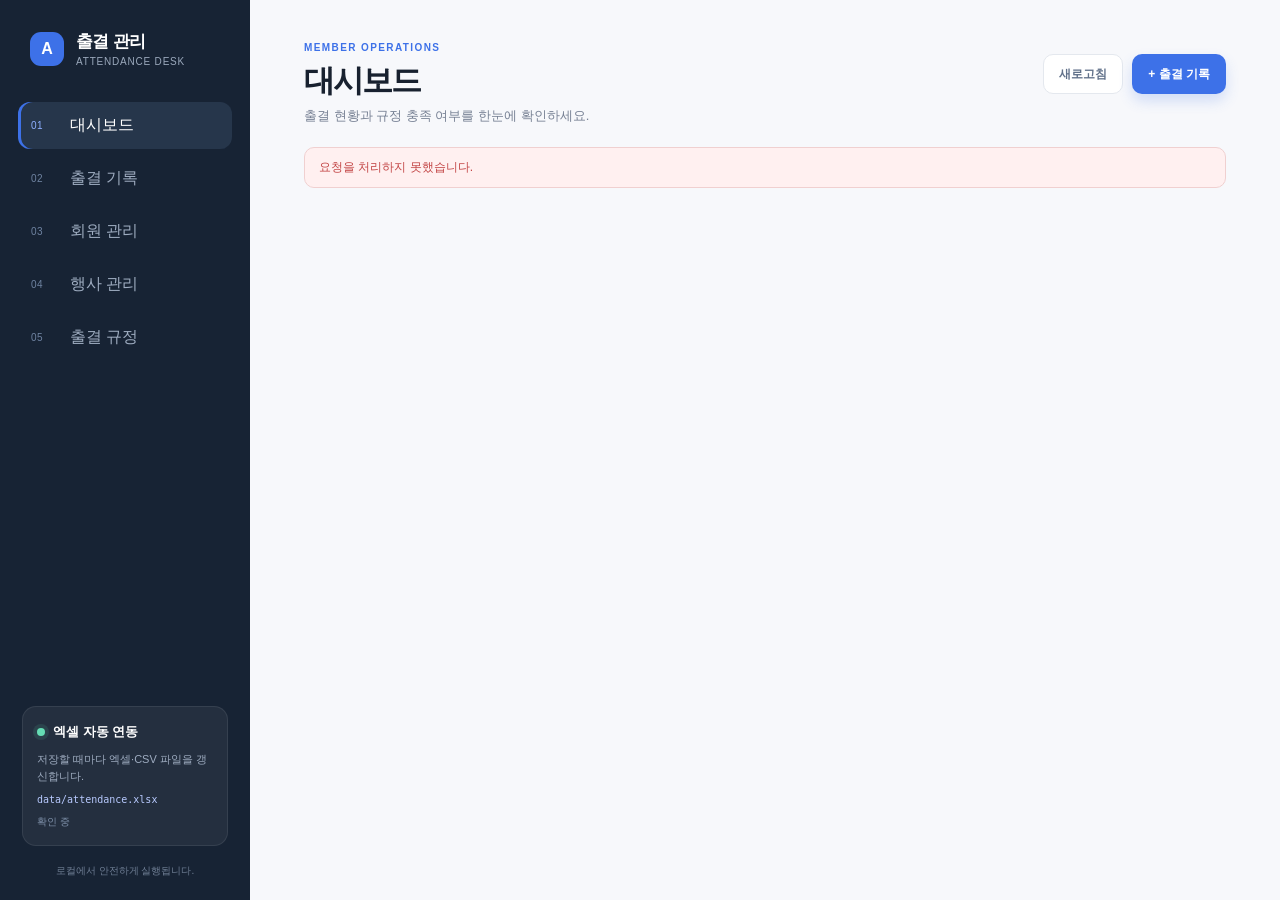
==== index.html @ c8b9cae0 "feat: add read-only public attendance page" ====
<!doctype html>
<html lang="ko">
<head>
  <meta charset="utf-8">
  <meta name="viewport" content="width=device-width, initial-scale=1">
  <title>출결 관리</title>
  <link rel="stylesheet" href="/styles.css">
</head>
<body>
  <div class="app-shell">
    <aside class="sidebar">
      <div class="brand">
        <span class="brand-mark">A</span>
        <div>
          <strong>출결 관리</strong>
          <span>Attendance desk</span>
        </div>
      </div>
      <nav class="nav-list" aria-label="주 메뉴">
        <button class="nav-item active" data-view="dashboard"><span class="nav-icon">01</span><span>대시보드</span></button>
        <button class="nav-item" data-view="records"><span class="nav-icon">02</span><span>출결 기록</span></button>
        <button class="nav-item" data-view="members"><span class="nav-icon">03</span><span>회원 관리</span></button>
        <button class="nav-item" data-view="events"><span class="nav-icon">04</span><span>행사 관리</span></button>
        <button class="nav-item" data-view="rules"><span class="nav-icon">05</span><span>출결 규정</span></button>
      </nav>
      <div class="sidebar-bottom">
        <div class="sync-card">
          <div class="sync-card-head"><span class="sync-dot"></span><strong>엑셀 자동 연동</strong></div>
          <p>저장할 때마다 엑셀·CSV 파일을 갱신합니다.</p>
          <code>data/attendance.xlsx</code>
          <span id="sync-time">확인 중</span>
        </div>
        <div class="sidebar-foot">로컬에서 안전하게 실행됩니다.</div>
      </div>
    </aside>

    <main class="main-content">
      <header class="topbar">
        <div>
          <p class="eyebrow">MEMBER OPERATIONS</p>
          <h1 id="page-title">대시보드</h1>
          <p id="page-subtitle">출결 현황과 규정 충족 여부를 한눈에 확인하세요.</p>
        </div>
        <div class="topbar-actions">
          <button class="button button-ghost" data-action="refresh">새로고침</button>
          <button class="button button-primary" data-action="open-records">+ 출결 기록</button>
        </div>
      </header>

      <div id="notice" class="notice" role="status" hidden></div>
      <section id="app-view" aria-live="polite"></section>
    </main>
  </div>
  <script src="/app.js" defer></script>
</body>
</html>
---- styles.css ----
:root {
  --ink: #18212f;
  --muted: #778194;
  --line: #e4e8ee;
  --paper: #f7f8fb;
  --card: #ffffff;
  --navy: #172334;
  --navy-soft: #26364b;
  --blue: #3d71e8;
  --blue-soft: #ebf1ff;
  --green: #168a69;
  --green-soft: #e5f5ef;
  --orange: #c56b18;
  --orange-soft: #fff2df;
  --red: #c34646;
  --red-soft: #fff0f0;
  --shadow: 0 12px 32px rgba(31, 45, 68, .06);
  font-family: Pretendard, -apple-system, BlinkMacSystemFont, "Segoe UI", sans-serif;
  color: var(--ink);
  background: var(--paper);
}

* { box-sizing: border-box; }
body { margin: 0; min-width: 320px; background: var(--paper); }
button, input, select, textarea { font: inherit; }
button { cursor: pointer; }

.app-shell { min-height: 100vh; display: flex; }
.sidebar { width: 250px; flex: 0 0 250px; min-height: 100vh; color: #dbe4f3; background: var(--navy); padding: 30px 18px 22px; display: flex; flex-direction: column; }
.brand { display: flex; align-items: center; gap: 12px; padding: 0 12px 35px; }
.brand-mark { display: grid; place-items: center; width: 34px; height: 34px; color: #fff; background: var(--blue); border-radius: 11px; font-weight: 800; font-size: 16px; }
.brand strong { display: block; color: #fff; font-size: 17px; letter-spacing: -.04em; }
.brand span:not(.brand-mark) { display: block; margin-top: 3px; color: #9ba9bc; font-size: 10px; letter-spacing: .08em; text-transform: uppercase; }
.nav-list { display: grid; gap: 6px; }
.nav-item { display: flex; align-items: center; gap: 13px; width: 100%; border: 0; border-radius: 12px; padding: 13px 13px; text-align: left; color: #9eacc0; background: transparent; transition: .18s ease; }
.nav-item:hover { color: #fff; background: rgba(255,255,255,.07); }
.nav-item.active { color: #fff; background: var(--navy-soft); box-shadow: inset 3px 0 var(--blue); }
.nav-icon { width: 26px; color: #6f83a1; font-size: 10px; letter-spacing: .04em; }
.nav-item.active .nav-icon { color: #8eafff; }
.sidebar-bottom { margin-top: auto; }
.sync-card { margin: 24px 4px 18px; padding: 16px 14px; background: rgba(255,255,255,.06); border: 1px solid rgba(255,255,255,.08); border-radius: 14px; }
.sync-card-head { display: flex; align-items: center; gap: 8px; color: #fff; font-size: 13px; }
.sync-dot { width: 8px; height: 8px; border-radius: 50%; background: #65ddb4; box-shadow: 0 0 0 4px rgba(101,221,180,.11); }
.sync-card p { margin: 10px 0 8px; color: #9eacc0; font-size: 11px; line-height: 1.6; }
.sync-card code { display: block; color: #b8caff; font: 10px ui-monospace, SFMono-Regular, Menlo, monospace; word-break: break-all; }
.sync-card > span:last-child { display: block; margin-top: 10px; color: #7f91aa; font-size: 10px; }
.sidebar-foot { color: #6f7e94; text-align: center; font-size: 10px; }

.main-content { flex: 1; max-width: 1500px; margin: 0 auto; padding: 42px 54px 70px; min-width: 0; }
.topbar { display: flex; align-items: flex-start; justify-content: space-between; gap: 20px; margin-bottom: 32px; }
.eyebrow { margin: 0 0 10px; color: var(--blue); font-size: 10px; font-weight: 800; letter-spacing: .14em; }
h1, h2, h3, p { margin-top: 0; }
h1 { margin-bottom: 8px; font-size: 31px; line-height: 1.16; letter-spacing: -.06em; }
.topbar p:last-child { margin-bottom: 0; color: var(--muted); font-size: 13px; }
.topbar-actions { display: flex; gap: 9px; padding-top: 12px; }
.button { min-height: 40px; border: 1px solid transparent; border-radius: 10px; padding: 0 15px; font-size: 12px; font-weight: 700; transition: .18s ease; }
.button-primary { color: #fff; background: var(--blue); box-shadow: 0 7px 14px rgba(61,113,232,.2); }
.button-primary:hover { background: #2f5fce; transform: translateY(-1px); }
.button-ghost { color: #607089; border-color: var(--line); background: #fff; }
.button-ghost:hover { border-color: #bbc5d3; color: var(--ink); }
.button-danger { color: var(--red); border-color: #f0d5d5; background: var(--red-soft); }
.button-small { min-height: 32px; padding: 0 10px; font-size: 11px; }
.notice { margin: -10px 0 20px; padding: 11px 14px; border: 1px solid #cfe0ff; border-radius: 10px; color: #2b5bbd; background: var(--blue-soft); font-size: 12px; }
.notice.error { border-color: #f0d0d0; color: var(--red); background: var(--red-soft); }

.view-stack { display: grid; gap: 22px; }
.kpi-grid { display: grid; grid-template-columns: repeat(4, minmax(0, 1fr)); gap: 14px; }
.kpi-card, .panel { border: 1px solid var(--line); border-radius: 16px; background: var(--card); box-shadow: var(--shadow); }
.kpi-card { position: relative; padding: 20px 20px 18px; overflow: hidden; }
.kpi-card::after { content: ""; position: absolute; right: -25px; bottom: -32px; width: 100px; height: 100px; border-radius: 50%; background: var(--blue-soft); }
.kpi-card:nth-child(2)::after { background: var(--green-soft); }
.kpi-card:nth-child(3)::after { background: var(--orange-soft); }
.kpi-card:nth-child(4)::after { background: #f0eefc; }
.kpi-label { position: relative; z-index: 1; color: var(--muted); font-size: 11px; }
.kpi-value { position: relative; z-index: 1; display: block; margin: 12px 0 6px; font-size: 29px; letter-spacing: -.07em; }
.kpi-foot { position: relative; z-index: 1; color: #99a2b1; font-size: 10px; }
.dashboard-grid { display: grid; grid-template-columns: minmax(0, 1.25fr) minmax(310px, .75fr); gap: 22px; }
.panel { padding: 22px; }
.panel-header { display: flex; align-items: flex-start; justify-content: space-between; gap: 14px; margin-bottom: 20px; }
.panel-title { margin-bottom: 5px; font-size: 16px; letter-spacing: -.04em; }
.panel-desc { margin-bottom: 0; color: var(--muted); font-size: 11px; line-height: 1.6; }
.header-control { display: flex; align-items: center; gap: 8px; }
.label { display: block; margin-bottom: 7px; color: #66748a; font-size: 11px; font-weight: 700; }
.input, .select, .textarea { width: 100%; border: 1px solid var(--line); border-radius: 9px; padding: 10px 11px; color: var(--ink); background: #fff; outline: 0; font-size: 12px; }
.input:focus, .select:focus, .textarea:focus { border-color: #9fb9ff; box-shadow: 0 0 0 3px var(--blue-soft); }
.select.compact, .input.compact { width: auto; min-width: 112px; padding: 8px 9px; }
.textarea { min-height: 86px; resize: vertical; }
.field-grid { display: grid; grid-template-columns: repeat(2, minmax(0, 1fr)); gap: 15px; }
.field-grid.three { grid-template-columns: repeat(3, minmax(0, 1fr)); }
.field { min-width: 0; }
.field.full { grid-column: 1 / -1; }
.form-actions { display: flex; justify-content: flex-end; gap: 9px; margin-top: 18px; }
.progress-area { display: grid; gap: 16px; }
.progress-row { display: grid; gap: 8px; }
.progress-meta { display: flex; justify-content: space-between; color: #647188; font-size: 11px; }
.progress-meta strong { color: var(--ink); }
.progress-track { height: 8px; overflow: hidden; border-radius: 99px; background: #eef1f5; }
.progress-fill { height: 100%; border-radius: inherit; background: var(--blue); }
.progress-fill.green { background: var(--green); }
.progress-fill.orange { background: #e7a142; }
.rules-mini { display: grid; gap: 11px; }
.rule-line { display: flex; align-items: center; justify-content: space-between; gap: 12px; padding-bottom: 11px; border-bottom: 1px solid #edf0f4; font-size: 12px; }
.rule-line:last-child { padding-bottom: 0; border-bottom: 0; }
.rule-line span { color: var(--muted); }
.rule-line strong { color: var(--ink); white-space: nowrap; }

.table-wrap { overflow-x: auto; }
.data-table { width: 100%; border-collapse: collapse; min-width: 630px; }
.data-table th { padding: 10px 12px; border-bottom: 1px solid var(--line); color: #95a0b1; font-size: 10px; font-weight: 700; text-align: left; white-space: nowrap; }
.data-table td { padding: 13px 12px; border-bottom: 1px solid #edf0f4; color: #56647a; font-size: 12px; vertical-align: middle; }
.data-table tr:last-child td { border-bottom: 0; }
.data-table .primary-cell { color: var(--ink); font-weight: 700; }
.data-table .number-cell { color: var(--ink); font-variant-numeric: tabular-nums; }
.avatar { display: inline-grid; place-items: center; width: 28px; height: 28px; margin-right: 9px; border-radius: 9px; color: #3560bd; background: var(--blue-soft); font-size: 11px; font-weight: 800; vertical-align: middle; }
.badge { display: inline-flex; align-items: center; min-height: 23px; padding: 0 8px; border-radius: 999px; font-size: 10px; font-weight: 800; white-space: nowrap; }
.badge.good { color: var(--green); background: var(--green-soft); }
.badge.warn { color: var(--orange); background: var(--orange-soft); }
.badge.bad { color: var(--red); background: var(--red-soft); }
.badge.neutral { color: #6d7b90; background: #eef1f5; }
.badge.blue { color: #3560bd; background: var(--blue-soft); }
.empty { padding: 38px 15px; color: #9aa5b4; text-align: center; font-size: 12px; }

.toolbar { display: flex; align-items: flex-end; justify-content: space-between; gap: 16px; flex-wrap: wrap; margin-bottom: 18px; }
.toolbar-left { display: flex; align-items: flex-end; gap: 10px; flex-wrap: wrap; }
.toolbar .field { min-width: 150px; }
.record-toolbar-note { color: var(--muted); font-size: 11px; line-height: 1.6; }
.attendance-table .status-select { min-width: 130px; }
.attendance-table { min-width: 980px; }
.fine-text { color: var(--red); font-size: 11px; font-weight: 700; }
.fine-zero { color: #93a0b1; }
.section-divider { height: 1px; margin: 20px 0; background: #edf0f4; }
.split-layout { display: grid; grid-template-columns: minmax(250px, .72fr) minmax(0, 1.28fr); gap: 22px; align-items: start; }
.event-list { display: grid; gap: 9px; }
.event-option { width: 100%; padding: 14px; border: 1px solid var(--line); border-radius: 12px; color: var(--ink); background: #fff; text-align: left; }
.event-option:hover { border-color: #b6c8f7; }
.event-option.selected { border-color: #89a8ff; background: var(--blue-soft); box-shadow: inset 3px 0 var(--blue); }
.event-option strong { display: block; margin-bottom: 6px; font-size: 12px; }
.event-option span { color: var(--muted); font-size: 10px; }
.event-option .event-option-meta { display: flex; align-items: center; justify-content: space-between; gap: 8px; }
.event-option .badge { margin-top: 8px; }
.subtle { color: var(--muted); font-size: 11px; }

.rules-grid { display: grid; grid-template-columns: repeat(2, minmax(0, 1fr)); gap: 22px; }
.rule-card { padding: 24px; border: 1px solid var(--line); border-radius: 16px; background: #fff; box-shadow: var(--shadow); }
.rule-card h3 { margin-bottom: 7px; font-size: 16px; letter-spacing: -.04em; }
.rule-card > p { margin-bottom: 20px; color: var(--muted); font-size: 11px; line-height: 1.6; }
.rule-metric { display: flex; align-items: flex-end; justify-content: space-between; gap: 15px; padding: 15px 0; border-top: 1px solid #edf0f4; }
.rule-metric:first-of-type { border-top: 0; }
.rule-metric span { color: var(--muted); font-size: 11px; }
.rule-metric strong { font-size: 20px; letter-spacing: -.05em; }
.fine-grid { display: grid; gap: 10px; }
.fine-item { display: flex; justify-content: space-between; align-items: center; padding: 12px 13px; border-radius: 10px; background: #fafbfc; font-size: 12px; }
.fine-item strong { color: var(--red); }
.formula-box { padding: 15px; border-radius: 10px; color: #53657d; background: #f5f7fb; font-size: 12px; line-height: 1.8; }
.formula-box strong { color: var(--ink); }

@media (max-width: 1050px) {
  .sidebar { width: 210px; flex-basis: 210px; }
  .main-content { padding: 34px 28px 60px; }
  .kpi-grid { grid-template-columns: repeat(2, minmax(0, 1fr)); }
  .dashboard-grid, .split-layout { grid-template-columns: 1fr; }
}
@media (max-width: 720px) {
  .app-shell { display: block; }
  .sidebar { width: 100%; min-height: auto; padding: 16px; }
  .brand { padding: 0 5px 14px; }
  .nav-list { display: flex; overflow-x: auto; gap: 5px; padding-bottom: 3px; }
  .nav-item { flex: 0 0 auto; width: auto; padding: 10px 11px; }
  .nav-icon { display: none; }
  .sidebar-bottom { display: none; }
  .main-content { padding: 27px 16px 45px; }
  .topbar { display: block; margin-bottom: 23px; }
  .topbar-actions { padding-top: 18px; }
  .topbar-actions .button { flex: 1; }
  h1 { font-size: 27px; }
  .kpi-grid, .rules-grid { grid-template-columns: 1fr; }
  .panel, .rule-card { padding: 17px; }
  .field-grid, .field-grid.three { grid-template-columns: 1fr; }
  .field.full { grid-column: auto; }
  .panel-header { display: block; }
  .header-control { margin-top: 12px; }
  .toolbar { align-items: stretch; display: block; }
  .toolbar-left { align-items: stretch; display: grid; grid-template-columns: 1fr 1fr; }
  .toolbar-left .field { min-width: 0; }
  .toolbar > .button { width: 100%; margin-top: 12px; }
}
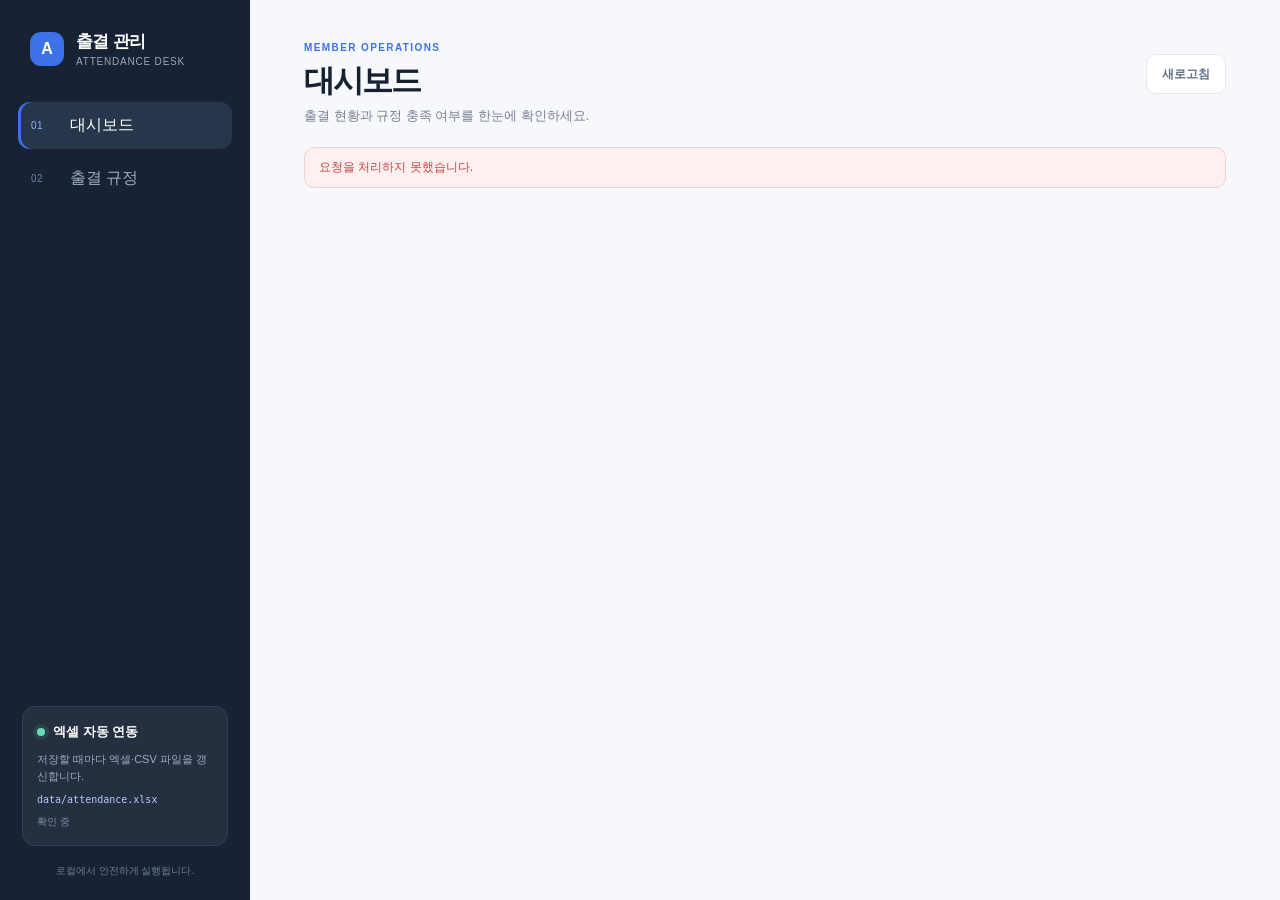
==== commit adc4ae45: "feat: simplify admin navigation" ====
--- a/index.html
+++ b/index.html
@@ -18,10 +18,7 @@
       </div>
       <nav class="nav-list" aria-label="주 메뉴">
         <button class="nav-item active" data-view="dashboard"><span class="nav-icon">01</span><span>대시보드</span></button>
-        <button class="nav-item" data-view="records"><span class="nav-icon">02</span><span>출결 기록</span></button>
-        <button class="nav-item" data-view="members"><span class="nav-icon">03</span><span>회원 관리</span></button>
-        <button class="nav-item" data-view="events"><span class="nav-icon">04</span><span>행사 관리</span></button>
-        <button class="nav-item" data-view="rules"><span class="nav-icon">05</span><span>출결 규정</span></button>
+        <button class="nav-item" data-view="rules"><span class="nav-icon">02</span><span>출결 규정</span></button>
       </nav>
       <div class="sidebar-bottom">
         <div class="sync-card">
@@ -43,7 +40,6 @@
         </div>
         <div class="topbar-actions">
           <button class="button button-ghost" data-action="refresh">새로고침</button>
-          <button class="button button-primary" data-action="open-records">+ 출결 기록</button>
         </div>
       </header>
 
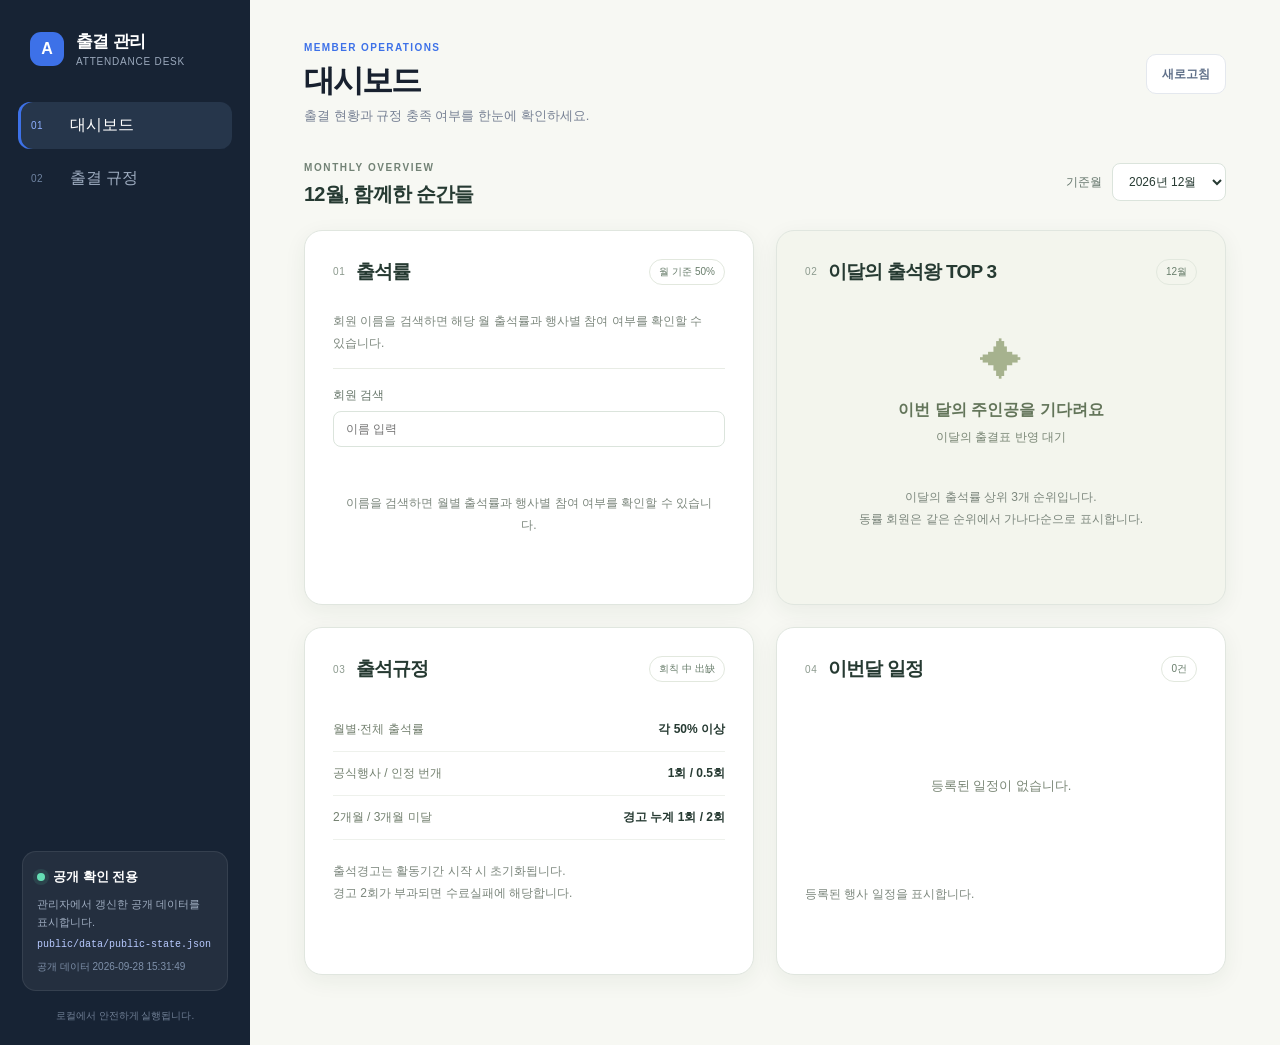
==== commit 41237e3c: "feat: refresh attendance dashboard" ====
--- a/index.html
+++ b/index.html
@@ -5,6 +5,7 @@
   <meta name="viewport" content="width=device-width, initial-scale=1">
   <title>출결 관리</title>
   <link rel="stylesheet" href="/styles.css">
+  <link rel="stylesheet" href="/public/board.css">
 </head>
 <body>
   <div class="app-shell">
@@ -47,6 +48,8 @@
       <section id="app-view" aria-live="polite"></section>
     </main>
   </div>
+  <script src="/public/board.js" defer></script>
+  <script src="/monthly-upload.js" defer></script>
   <script src="/app.js" defer></script>
 </body>
 </html>
--- a/styles.css
+++ b/styles.css
@@ -65,8 +65,17 @@
 
 .view-stack { display: grid; gap: 22px; }
 .kpi-grid { display: grid; grid-template-columns: repeat(4, minmax(0, 1fr)); gap: 14px; }
+.kpi-grid-single { grid-template-columns: 1fr; }
 .kpi-card, .panel { border: 1px solid var(--line); border-radius: 16px; background: var(--card); box-shadow: var(--shadow); }
 .kpi-card { position: relative; padding: 20px 20px 18px; overflow: hidden; }
+.kpi-details { cursor: pointer; }
+.kpi-details > summary { position: relative; z-index: 1; display: flex; align-items: flex-start; justify-content: space-between; gap: 12px; list-style: none; outline: 0; }
+.kpi-details > summary::-webkit-details-marker { display: none; }
+.kpi-summary-content { display: block; }
+.kpi-toggle { display: inline-flex; align-items: center; gap: 5px; min-height: 30px; padding: 0 10px; border: 1px solid var(--line); border-radius: 8px; color: #607089; background: #fff; font-size: 11px; font-weight: 700; line-height: 1; }
+.kpi-detail-list { position: relative; z-index: 1; display: grid; gap: 9px; margin-top: 17px; padding-top: 14px; border-top: 1px solid #edf0f4; }
+.kpi-detail-list > div { display: block; gap: 12px; font-size: 12px; }
+.kpi-detail-list span { display: block; color: var(--muted); line-height: 1.55; }
 .kpi-card::after { content: ""; position: absolute; right: -25px; bottom: -32px; width: 100px; height: 100px; border-radius: 50%; background: var(--blue-soft); }
 .kpi-card:nth-child(2)::after { background: var(--green-soft); }
 .kpi-card:nth-child(3)::after { background: var(--orange-soft); }
@@ -75,6 +84,10 @@
 .kpi-value { position: relative; z-index: 1; display: block; margin: 12px 0 6px; font-size: 29px; letter-spacing: -.07em; }
 .kpi-foot { position: relative; z-index: 1; color: #99a2b1; font-size: 10px; }
 .dashboard-grid { display: grid; grid-template-columns: minmax(0, 1.25fr) minmax(310px, .75fr); gap: 22px; }
+.dashboard-grid-top { grid-template-columns: 1fr; }
+.dashboard-filters { align-items: flex-end; }
+.filter-field { display: grid; gap: 6px; min-width: 120px; }
+.filter-field .input.compact { width: 150px; }
 .panel { padding: 22px; }
 .panel-header { display: flex; align-items: flex-start; justify-content: space-between; gap: 14px; margin-bottom: 20px; }
 .panel-title { margin-bottom: 5px; font-size: 16px; letter-spacing: -.04em; }
@@ -158,6 +171,7 @@
   .sidebar { width: 210px; flex-basis: 210px; }
   .main-content { padding: 34px 28px 60px; }
   .kpi-grid { grid-template-columns: repeat(2, minmax(0, 1fr)); }
+  .kpi-grid.kpi-grid-single { grid-template-columns: 1fr; }
   .dashboard-grid, .split-layout { grid-template-columns: 1fr; }
 }
 @media (max-width: 720px) {
@@ -173,7 +187,7 @@
   .topbar-actions { padding-top: 18px; }
   .topbar-actions .button { flex: 1; }
   h1 { font-size: 27px; }
-  .kpi-grid, .rules-grid { grid-template-columns: 1fr; }
+  .kpi-grid, .rules-grid, .kpi-grid.kpi-grid-single { grid-template-columns: 1fr; }
   .panel, .rule-card { padding: 17px; }
   .field-grid, .field-grid.three { grid-template-columns: 1fr; }
   .field.full { grid-column: auto; }
@@ -184,3 +198,5 @@
   .toolbar-left .field { min-width: 0; }
   .toolbar > .button { width: 100%; margin-top: 12px; }
 }
+
+.main-content {background:#f7f8f3;}
--- a/public/board.css
+++ b/public/board.css
@@ -0,0 +1,112 @@
+.attendance-board { display:grid;grid-template-columns:repeat(2,minmax(0,1fr));gap:22px;align-items:stretch; }
+.board-toolbar {display:flex;align-items:center;justify-content:space-between;gap:20px;margin-bottom:22px;}
+.board-kicker {font-size:10px;font-weight:750;letter-spacing:.16em;color:#728275;}
+.board-toolbar p {margin:6px 0 0;font-size:20px;font-weight:650;letter-spacing:-.04em;color:#263a32;}
+.board-month {display:flex;align-items:center;gap:10px;font-size:12px;color:#66776d;}
+.board-month select,.board-search input,.board-import input {font:inherit;padding:10px 12px;border:1px solid #dbe4dc;border-radius:8px;background:#fff;color:#263a32;}
+.board-card {min-width:0;min-height:348px;padding:28px;border:1px solid #e0e6df;border-radius:18px;background:#fff;box-shadow:0 6px 22px #223a2510;color:#263a32;}
+.board-card header {display:flex;align-items:center;gap:10px;margin-bottom:26px;}
+.board-card h2 {font-size:19px;margin:0;letter-spacing:-.04em;color:inherit;}
+.board-number {font-size:10px;letter-spacing:.07em;color:#8c9a8e;}
+.board-chip {margin-left:auto;white-space:nowrap;border:1px solid #e2e8de;border-radius:20px;padding:5px 9px;font-size:10px;color:#687d6b;font-weight:500;}
+.board-rate-intro {margin:18px 0 14px;padding-bottom:14px;border-bottom:1px solid #e8ece5;}
+.board-rate-preview {display:grid;gap:0;}
+.board-rate-row {padding:10px 0;border-bottom:1px solid #eef1ec;}
+.board-rate-row:last-child {border-bottom:0;}
+.board-rate-row-main {display:flex;justify-content:space-between;align-items:flex-start;gap:12px;font-size:12px;}
+.board-rate-row-main>span {color:#78877b;text-align:right;white-space:nowrap;font-size:11px;}
+.board-inline-meter {height:4px;margin-top:8px;border-radius:8px;background:#edf1ea;overflow:hidden;}
+.board-inline-meter i {display:block;height:100%;border-radius:inherit;background:#829b76;}
+.board-note {color:#7c877d;font-size:12px;line-height:1.8;margin:21px 0 0;word-break:keep-all;}
+.board-details {margin-top:20px;border-top:1px solid #e8ece5;padding-top:15px;}
+.board-details>summary,.board-import>summary {cursor:pointer;font-size:12px;font-weight:650;color:#536c53;}
+.board-details>summary:focus-visible,.board-import>summary:focus-visible {outline:2px solid #577553;outline-offset:5px;}
+.board-search {display:grid;gap:7px;margin-top:18px;color:#68776b;font-size:12px;}
+.board-search input {width:100%;box-sizing:border-box;}
+.board-search-result {margin-top:18px;}
+.board-search-hint {padding:28px 8px;text-align:center;color:#7c877d;font-size:12px;line-height:1.8;}
+.member-search-card {padding-top:4px;}
+.member-search-card .board-rate-row {padding-top:0;}
+.member-event-list {margin-top:20px;border-top:1px solid #e8ece5;}
+.member-event-list h3 {margin:15px 0 7px;font-size:12px;color:#536c53;}
+.member-event-row {display:grid;grid-template-columns:42px 1fr auto;gap:9px;align-items:center;padding:9px 0;border-bottom:1px solid #eef1ec;font-size:11px;}
+.member-event-row time {font-variant-numeric:tabular-nums;color:#849080;}
+.member-event-row span {min-width:0;overflow-wrap:anywhere;color:#536257;}
+.member-event-status {font-size:10px;font-weight:700;white-space:nowrap;}
+.member-event-status.is-present {color:#5b8058;}
+.member-event-status.is-absent {color:#a17a66;}
+.member-event-status.is-upcoming {color:#809170;}
+.board-member-meta {display:block;margin-top:5px;font-size:10px;color:#81917d;}
+.board-winners {background:#f3f5ed;text-align:center;}
+.board-winners header {text-align:left;}
+.board-winner-mark {display:block;color:#a6b28e;font-size:43px;font-weight:400;line-height:1.4;}
+.board-winner-names {font-size:25px;line-height:1.6;font-weight:650;margin-top:12px;word-break:keep-all;}
+.board-winner-copy {font-size:13px;color:#738164;margin:7px 0;}
+.board-podium {display:grid;grid-template-columns:1fr 1.15fr 1fr;gap:8px;align-items:end;min-height:205px;padding:10px 0 0;}
+.podium-place {display:flex;flex-direction:column;align-items:center;min-width:0;}
+.podium-label {font-size:14px;font-weight:750;color:#5d705c;margin-bottom:8px;}
+.podium-names {display:grid;gap:3px;width:100%;padding:0 4px;box-sizing:border-box;min-height:30px;align-content:end;}
+.podium-names strong {font-size:13px;font-weight:650;line-height:1.35;word-break:keep-all;}
+.podium-step {display:flex;align-items:center;justify-content:center;width:100%;margin-top:8px;border-radius:9px 9px 3px 3px;background:#dce6d0;color:#587153;font-size:12px;font-weight:750;}
+.podium-step span {padding:9px 3px;}
+.podium-step small {padding:9px 3px;color:inherit;font-size:10px;font-weight:600;opacity:.8;}
+.podium-first .podium-label {color:#35533c;font-size:17px;}
+.podium-first .podium-step {min-height:76px;background:#b7cfa6;color:#294832;}
+.podium-second .podium-step {min-height:53px;}
+.podium-third .podium-step {min-height:40px;background:#e4eadc;}
+.podium-empty {visibility:hidden;}
+.board-empty {min-height:155px;display:flex;flex-direction:column;justify-content:center;align-items:center;text-align:center;gap:8px;font-size:13px;color:#798675;}
+.board-empty strong {font-size:16px;font-weight:600;color:#63755a;}
+.board-empty p {margin:0;font-size:12px;}
+.board-rule-summary {margin:0;}
+.board-rule-summary>div {display:flex;justify-content:space-between;gap:12px;padding:13px 0;border-bottom:1px solid #eef1ec;font-size:12px;}
+.board-rule-summary dt {color:#73806f;}
+.board-rule-summary dd {margin:0;font-weight:650;text-align:right;}
+.board-rule-full {padding-top:20px;text-align:left;}
+.board-rule-full h3 {font-size:15px;margin:23px 0 12px;}
+.board-rule-full p {font-size:12px;line-height:1.9;word-break:keep-all;color:#647364;}
+.board-event-list {list-style:none;margin:0;padding:0;}
+.board-event-list li {display:flex;gap:15px;align-items:center;padding:11px 0;border-bottom:1px solid #eef1ec;}
+.board-event-list li:last-child {border-bottom:0;}
+.board-event-list time {flex:0 0 37px;text-align:center;background:#f2f5ef;border-radius:8px;padding:6px 0;}
+.board-event-list time strong {display:block;font-size:19px;line-height:1.2;font-weight:600;}
+.board-event-list time span {font-size:9px;color:#7c8a79;}
+.board-event-list li>div {min-width:0;flex:1;}
+.board-event-list li>div strong {font-size:13px;font-weight:600;overflow-wrap:anywhere;}
+.board-event-list li>div span {display:block;font-size:10px;color:#849080;margin-top:5px;}
+.board-event-state {font-size:10px;color:#849080;white-space:nowrap;}
+.board-import {margin-top:26px;padding:20px 24px;background:#fff;border:1px solid #e1e7df;border-radius:12px;color:#657562;font-size:12px;}
+.board-import summary span {font-size:10px;margin-left:8px;font-weight:400;}
+.board-import p {line-height:1.8;margin-top:20px;}
+.board-import form {display:flex;flex-wrap:wrap;align-items:end;gap:14px;margin:18px 0;}
+.board-import label {display:grid;gap:8px;min-width:0;}
+.board-import input {max-width:100%;}
+.board-import table {width:100%;min-width:480px;border-collapse:collapse;margin-top:15px;font-size:12px;}
+.board-import th,.board-import td {padding:10px;text-align:left;border-bottom:1px solid #e4eadf;}
+.board-import .import-scroll {overflow:auto;max-height:300px;}
+.board-import .import-issues {line-height:1.8;color:#976721;}
+#import-result {line-height:1.8;}
+.calendar-poster {position:relative;isolation:isolate;border-radius:12px;}
+.calendar-poster>img {display:block;width:100%;height:auto;border-radius:12px;}
+.calendar-hotspot {position:absolute;left:92.78%;top:var(--day-y);width:5.6%;aspect-ratio:1;border:0;border-radius:50%;padding:0;transform:translate(-50%,-50%);background:transparent;color:#203d29;cursor:pointer;z-index:2;transition:transform .18s,box-shadow .18s,background .18s;font:inherit;}
+.calendar-hotspot span {opacity:0;font-size:clamp(11px,1.8vw,22px);}
+.calendar-hotspot[aria-expanded="true"] {transform:translate(-50%,-50%) scale(1.55);background:#d7e7ac;box-shadow:0 0 0 3px #f2f8d773,0 5px 20px #071e2766;z-index:4;}
+.calendar-hotspot[aria-expanded="true"] span {opacity:1;}
+.calendar-hotspot:focus-visible {outline:3px solid white;outline-offset:3px;}
+.calendar-break {border:1px dashed #e1ebc99c;}
+.calendar-popup[hidden] {display:none;}
+.calendar-popup {position:absolute;right:17%;top:clamp(10px,calc(var(--day-y) - 70px),75%);width:72%;max-width:255px;box-sizing:border-box;padding:20px;border-radius:16px;background:#fcfff1;color:#23412d;box-shadow:0 15px 45px #001b1c66;border:1px solid #e2ebce;z-index:5;animation:calendar-appear .15s ease-out;}
+.calendar-popup::after {content:"";position:absolute;top:64px;right:-8px;border-top:8px solid transparent;border-bottom:8px solid transparent;border-left:8px solid #fcfff1;}
+.calendar-popup-close {position:absolute;right:7px;top:5px;width:32px;height:32px;border:0;border-radius:50%;background:transparent;color:#708362;font-size:24px;cursor:pointer;}
+.calendar-popup-month {font-size:9px;font-weight:700;letter-spacing:.15em;color:#809363;}
+.calendar-popup-date {display:flex;gap:12px;align-items:center;margin:8px 0 12px;}
+.calendar-popup-date>strong {font-size:46px;font-weight:600;line-height:1;letter-spacing:-.05em;}
+.calendar-popup-date>span {font-size:11px;color:#768c65;}
+.calendar-popup h3 {margin:0 0 8px;font-size:20px;letter-spacing:-.04em;}
+.calendar-popup p {margin:0;font-size:11px;line-height:1.7;color:#768564;word-break:keep-all;}
+.calendar-help {font-size:11px;color:#78866c;line-height:1.7;margin:14px 0 0;}
+.calendar-break-note {font-size:12px;color:#536747;background:#f3f6eb;padding:11px 13px;border-radius:8px;margin:10px 0 0;}
+@keyframes calendar-appear {from {opacity:0;transform:translateX(6px) scale(.96);} to {opacity:1;transform:translateX(0) scale(1);}}
+@media(prefers-reduced-motion:reduce) {.calendar-hotspot{transition:none}.calendar-popup{animation:none}}
+@media(min-width:900px) {.board-rate,.board-winners {min-height:355px;}}
+@media(max-width:760px) {.attendance-board {grid-template-columns:1fr;gap:16px;}.board-card{padding:22px;min-height:0}.board-toolbar{align-items:start}.board-toolbar p{font-size:17px}.board-month{display:grid;gap:6px}.board-month select{min-width:0;width:auto}.board-chip{font-size:9px}.board-import form{display:grid}.board-import label{max-width:100%}.board-rule-summary>div{font-size:11px}.board-rate-row-main>span{font-size:10px}.board-podium{gap:4px;min-height:185px}.podium-names strong{font-size:11px}.podium-label{font-size:12px}.podium-first .podium-label{font-size:15px}.member-event-row{grid-template-columns:39px 1fr auto;font-size:10px}}
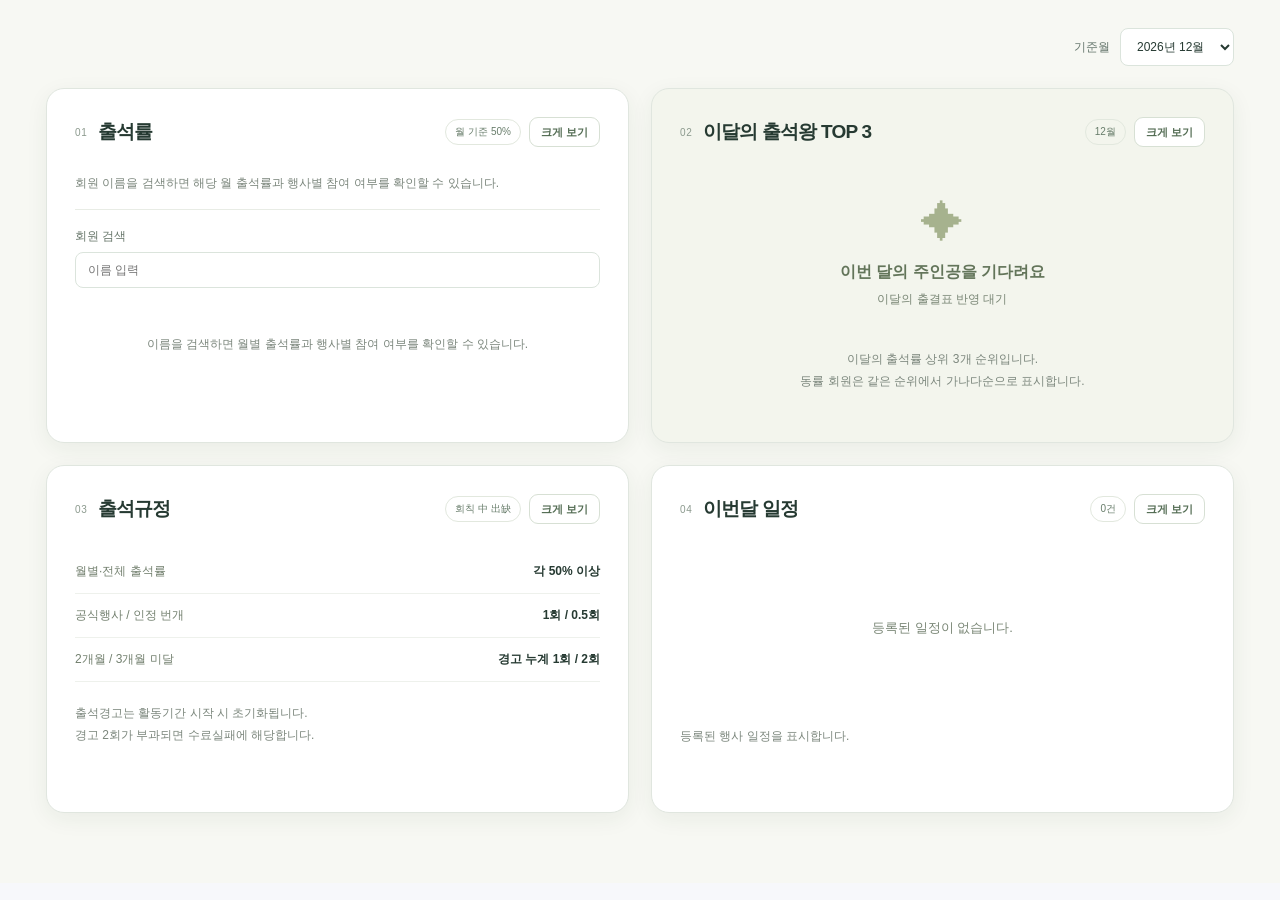
==== commit 9ef1fa31: "feat: add expandable dashboard cards" ====
--- a/index.html
+++ b/index.html
@@ -9,41 +9,7 @@
 </head>
 <body>
   <div class="app-shell">
-    <aside class="sidebar">
-      <div class="brand">
-        <span class="brand-mark">A</span>
-        <div>
-          <strong>출결 관리</strong>
-          <span>Attendance desk</span>
-        </div>
-      </div>
-      <nav class="nav-list" aria-label="주 메뉴">
-        <button class="nav-item active" data-view="dashboard"><span class="nav-icon">01</span><span>대시보드</span></button>
-        <button class="nav-item" data-view="rules"><span class="nav-icon">02</span><span>출결 규정</span></button>
-      </nav>
-      <div class="sidebar-bottom">
-        <div class="sync-card">
-          <div class="sync-card-head"><span class="sync-dot"></span><strong>엑셀 자동 연동</strong></div>
-          <p>저장할 때마다 엑셀·CSV 파일을 갱신합니다.</p>
-          <code>data/attendance.xlsx</code>
-          <span id="sync-time">확인 중</span>
-        </div>
-        <div class="sidebar-foot">로컬에서 안전하게 실행됩니다.</div>
-      </div>
-    </aside>
-
     <main class="main-content">
-      <header class="topbar">
-        <div>
-          <p class="eyebrow">MEMBER OPERATIONS</p>
-          <h1 id="page-title">대시보드</h1>
-          <p id="page-subtitle">출결 현황과 규정 충족 여부를 한눈에 확인하세요.</p>
-        </div>
-        <div class="topbar-actions">
-          <button class="button button-ghost" data-action="refresh">새로고침</button>
-        </div>
-      </header>
-
       <div id="notice" class="notice" role="status" hidden></div>
       <section id="app-view" aria-live="polite"></section>
     </main>
--- a/styles.css
+++ b/styles.css
@@ -25,7 +25,7 @@
 button, input, select, textarea { font: inherit; }
 button { cursor: pointer; }
 
-.app-shell { min-height: 100vh; display: flex; }
+.app-shell { min-height: 100vh; display: block; }
 .sidebar { width: 250px; flex: 0 0 250px; min-height: 100vh; color: #dbe4f3; background: var(--navy); padding: 30px 18px 22px; display: flex; flex-direction: column; }
 .brand { display: flex; align-items: center; gap: 12px; padding: 0 12px 35px; }
 .brand-mark { display: grid; place-items: center; width: 34px; height: 34px; color: #fff; background: var(--blue); border-radius: 11px; font-weight: 800; font-size: 16px; }
@@ -46,7 +46,7 @@
 .sync-card > span:last-child { display: block; margin-top: 10px; color: #7f91aa; font-size: 10px; }
 .sidebar-foot { color: #6f7e94; text-align: center; font-size: 10px; }
 
-.main-content { flex: 1; max-width: 1500px; margin: 0 auto; padding: 42px 54px 70px; min-width: 0; }
+.main-content { width: 100%; max-width: 1600px; margin: 0 auto; padding: 28px 46px 70px; min-width: 0; }
 .topbar { display: flex; align-items: flex-start; justify-content: space-between; gap: 20px; margin-bottom: 32px; }
 .eyebrow { margin: 0 0 10px; color: var(--blue); font-size: 10px; font-weight: 800; letter-spacing: .14em; }
 h1, h2, h3, p { margin-top: 0; }
@@ -168,24 +168,13 @@
 .formula-box strong { color: var(--ink); }
 
 @media (max-width: 1050px) {
-  .sidebar { width: 210px; flex-basis: 210px; }
   .main-content { padding: 34px 28px 60px; }
   .kpi-grid { grid-template-columns: repeat(2, minmax(0, 1fr)); }
   .kpi-grid.kpi-grid-single { grid-template-columns: 1fr; }
   .dashboard-grid, .split-layout { grid-template-columns: 1fr; }
 }
 @media (max-width: 720px) {
-  .app-shell { display: block; }
-  .sidebar { width: 100%; min-height: auto; padding: 16px; }
-  .brand { padding: 0 5px 14px; }
-  .nav-list { display: flex; overflow-x: auto; gap: 5px; padding-bottom: 3px; }
-  .nav-item { flex: 0 0 auto; width: auto; padding: 10px 11px; }
-  .nav-icon { display: none; }
-  .sidebar-bottom { display: none; }
-  .main-content { padding: 27px 16px 45px; }
-  .topbar { display: block; margin-bottom: 23px; }
-  .topbar-actions { padding-top: 18px; }
-  .topbar-actions .button { flex: 1; }
+  .main-content { padding: 18px 16px 45px; }
   h1 { font-size: 27px; }
   .kpi-grid, .rules-grid, .kpi-grid.kpi-grid-single { grid-template-columns: 1fr; }
   .panel, .rule-card { padding: 17px; }
--- a/public/board.css
+++ b/public/board.css
@@ -1,5 +1,5 @@
 .attendance-board { display:grid;grid-template-columns:repeat(2,minmax(0,1fr));gap:22px;align-items:stretch; }
-.board-toolbar {display:flex;align-items:center;justify-content:space-between;gap:20px;margin-bottom:22px;}
+.board-toolbar {display:flex;align-items:center;justify-content:flex-end;gap:20px;margin-bottom:22px;}
 .board-kicker {font-size:10px;font-weight:750;letter-spacing:.16em;color:#728275;}
 .board-toolbar p {margin:6px 0 0;font-size:20px;font-weight:650;letter-spacing:-.04em;color:#263a32;}
 .board-month {display:flex;align-items:center;gap:10px;font-size:12px;color:#66776d;}
@@ -8,7 +8,17 @@
 .board-card header {display:flex;align-items:center;gap:10px;margin-bottom:26px;}
 .board-card h2 {font-size:19px;margin:0;letter-spacing:-.04em;color:inherit;}
 .board-number {font-size:10px;letter-spacing:.07em;color:#8c9a8e;}
-.board-chip {margin-left:auto;white-space:nowrap;border:1px solid #e2e8de;border-radius:20px;padding:5px 9px;font-size:10px;color:#687d6b;font-weight:500;}
+.board-card-actions {display:flex;align-items:center;gap:8px;margin-left:auto;}
+.board-chip {white-space:nowrap;border:1px solid #e2e8de;border-radius:20px;padding:5px 9px;font-size:10px;color:#687d6b;font-weight:500;}
+.board-expand {min-height:30px;padding:0 11px;border:1px solid #d7e0d4;border-radius:9px;background:#fff;color:#536c53;font-size:11px;font-weight:700;white-space:nowrap;transition:background .16s,border-color .16s,transform .16s;}
+.board-expand:hover {border-color:#aebfa9;background:#f4f7f1;transform:translateY(-1px);}
+.board-expand:focus-visible {outline:2px solid #577553;outline-offset:3px;}
+body.board-modal-open {overflow:hidden;}
+.board-expand-backdrop {position:fixed;inset:0;z-index:1000;border:0;background:#14251dcc;cursor:zoom-out;}
+.board-card.is-expanded {position:fixed;top:24px;bottom:24px;left:50%;z-index:1001;width:min(1180px,calc(100vw - 48px));min-height:0;overflow:auto;transform:translateX(-50%);padding:36px;border-color:#cdd9ca;box-shadow:0 28px 90px #0d201666;}
+.board-card.is-expanded header {position:sticky;top:-36px;z-index:8;margin:-36px -36px 26px;padding:28px 36px 18px;background:inherit;border-bottom:1px solid #e1e8de;}
+.board-card.is-expanded h2 {font-size:24px;}
+.board-card.is-expanded .board-expand {background:#263a32;color:#fff;border-color:#263a32;}
 .board-rate-intro {margin:18px 0 14px;padding-bottom:14px;border-bottom:1px solid #e8ece5;}
 .board-rate-preview {display:grid;gap:0;}
 .board-rate-row {padding:10px 0;border-bottom:1px solid #eef1ec;}
@@ -109,4 +119,4 @@
 @keyframes calendar-appear {from {opacity:0;transform:translateX(6px) scale(.96);} to {opacity:1;transform:translateX(0) scale(1);}}
 @media(prefers-reduced-motion:reduce) {.calendar-hotspot{transition:none}.calendar-popup{animation:none}}
 @media(min-width:900px) {.board-rate,.board-winners {min-height:355px;}}
-@media(max-width:760px) {.attendance-board {grid-template-columns:1fr;gap:16px;}.board-card{padding:22px;min-height:0}.board-toolbar{align-items:start}.board-toolbar p{font-size:17px}.board-month{display:grid;gap:6px}.board-month select{min-width:0;width:auto}.board-chip{font-size:9px}.board-import form{display:grid}.board-import label{max-width:100%}.board-rule-summary>div{font-size:11px}.board-rate-row-main>span{font-size:10px}.board-podium{gap:4px;min-height:185px}.podium-names strong{font-size:11px}.podium-label{font-size:12px}.podium-first .podium-label{font-size:15px}.member-event-row{grid-template-columns:39px 1fr auto;font-size:10px}}
+@media(max-width:760px) {.attendance-board {grid-template-columns:1fr;gap:16px;}.board-card{padding:22px;min-height:0}.board-toolbar{align-items:start}.board-month{display:grid;gap:6px}.board-month select{min-width:0;width:auto}.board-card header{align-items:flex-start;flex-wrap:wrap}.board-card-actions{width:100%;justify-content:space-between;margin-left:0}.board-chip{font-size:9px}.board-import form{display:grid}.board-import label{max-width:100%}.board-rule-summary>div{font-size:11px}.board-rate-row-main>span{font-size:10px}.board-podium{gap:4px;min-height:185px}.podium-names strong{font-size:11px}.podium-label{font-size:12px}.podium-first .podium-label{font-size:15px}.member-event-row{grid-template-columns:39px 1fr auto;font-size:10px}.board-card.is-expanded{top:8px;bottom:8px;width:calc(100vw - 16px);padding:22px}.board-card.is-expanded header{top:-22px;margin:-22px -22px 22px;padding:20px 22px 15px}}
